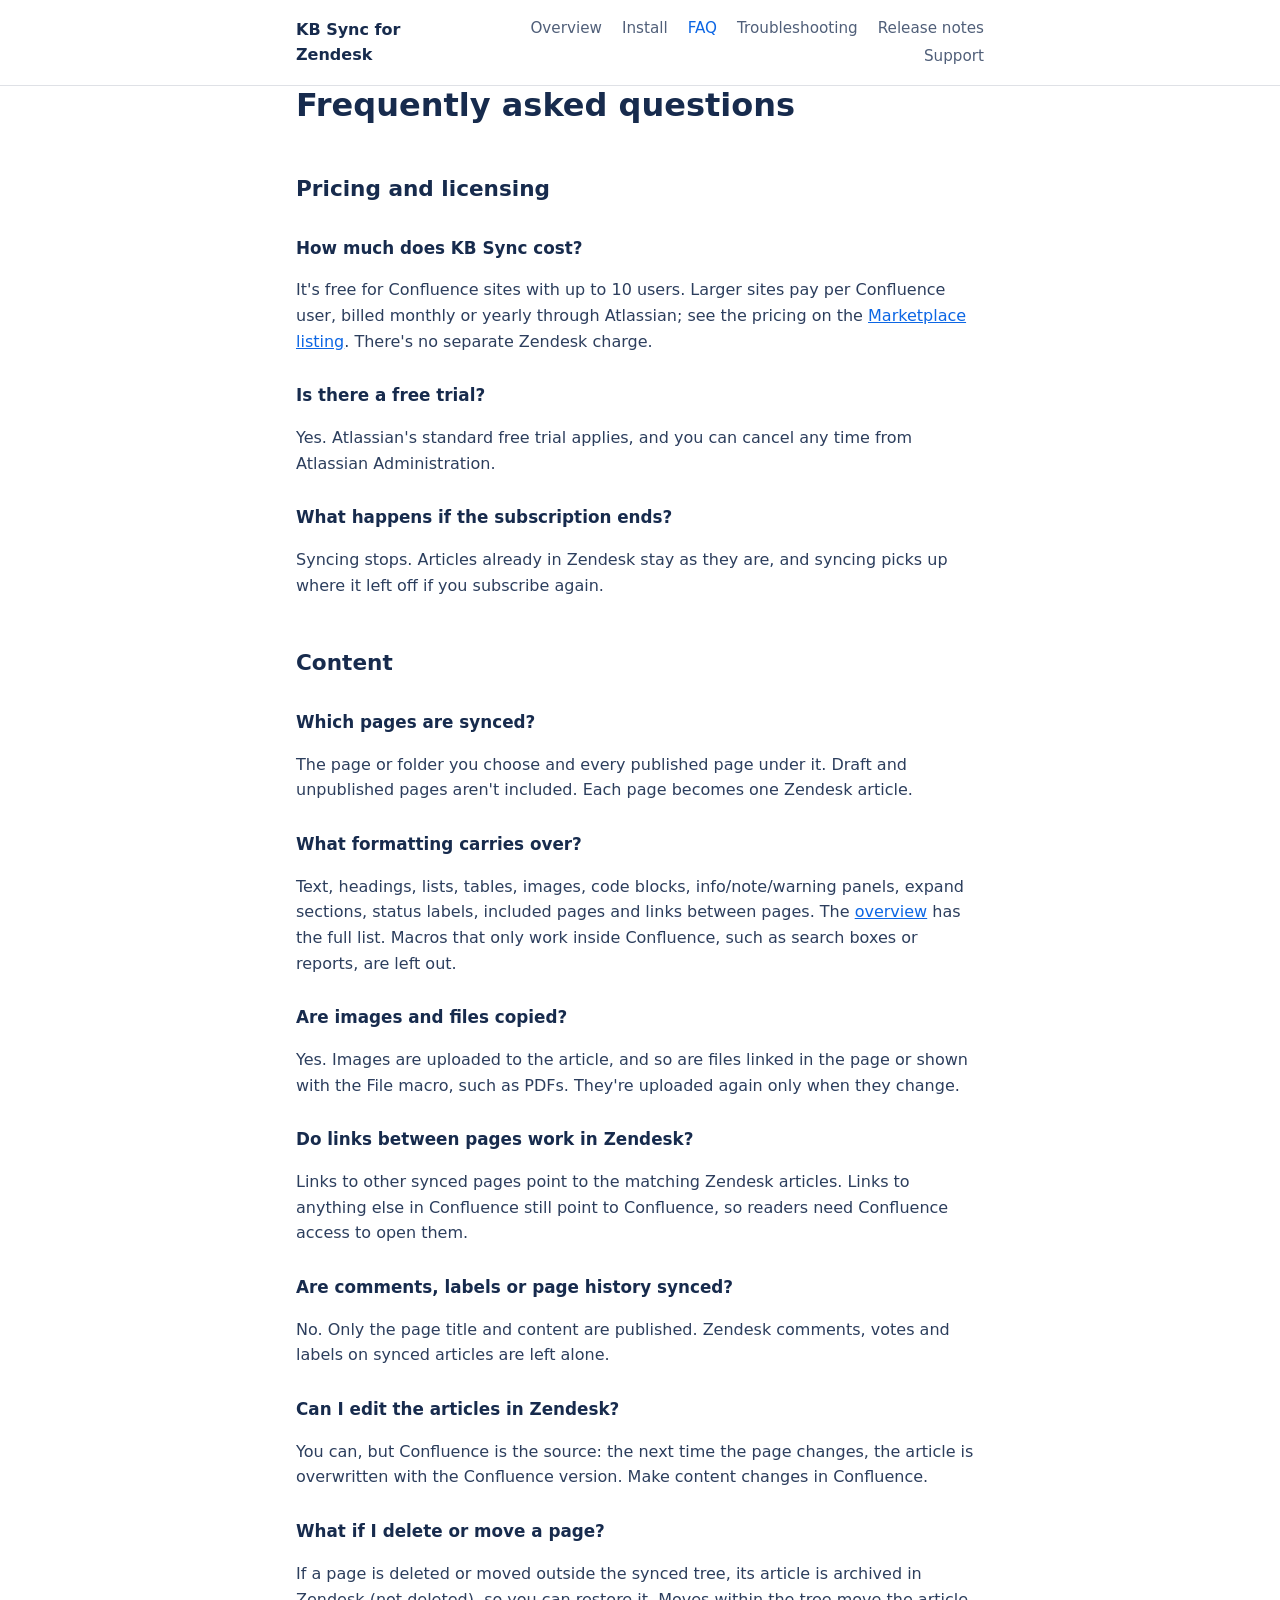
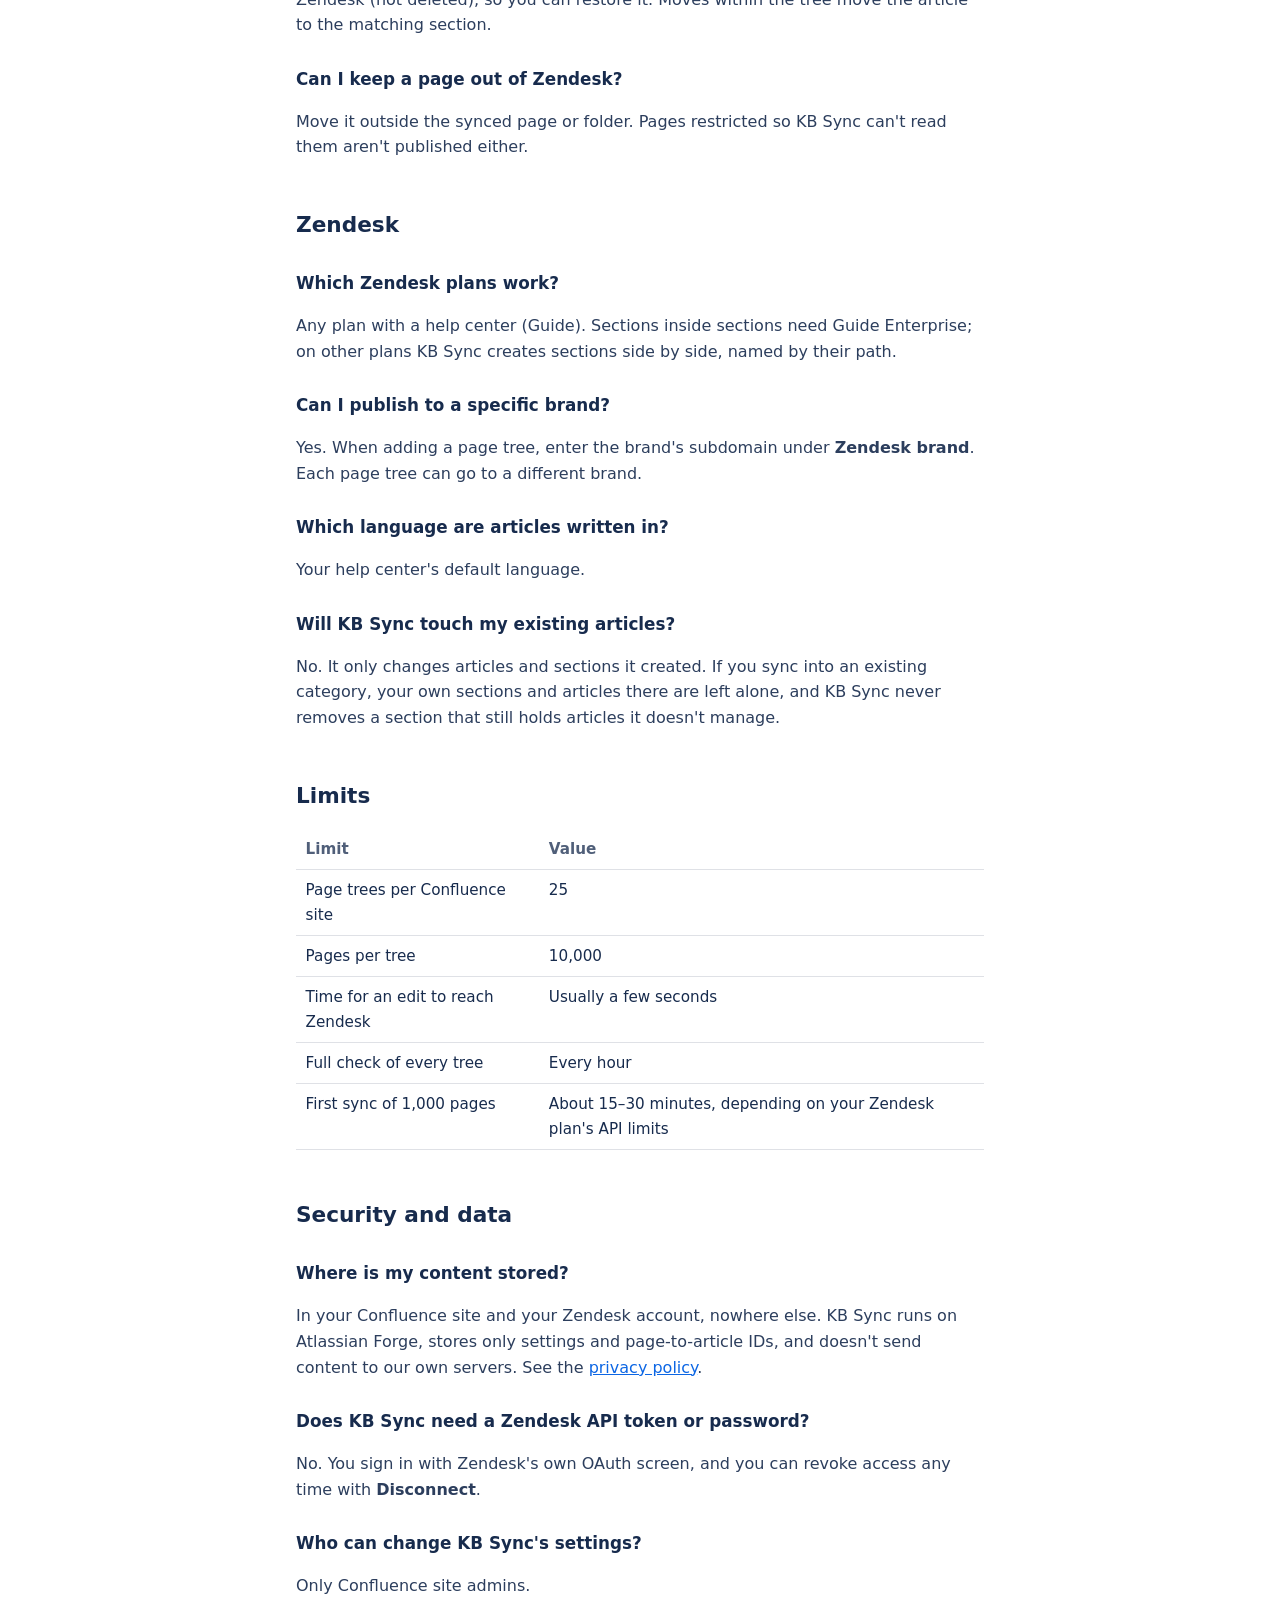
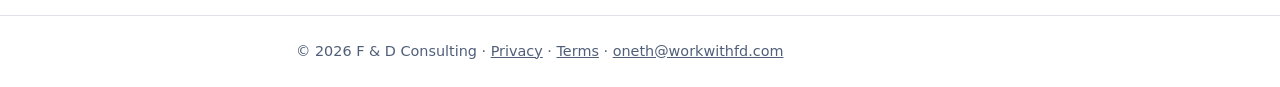
==== faq.html @ 1ac7b940 "Docs: installation, FAQ, troubleshooting and release notes pages Co-Authored-By: Claude Opus 5.5 <no" ====
<!doctype html>
<html lang="en">
<head>
<meta charset="utf-8">
<meta name="viewport" content="width=device-width,initial-scale=1">
<title>Frequently asked questions · KB Sync for Zendesk</title>
<meta name="description" content="Answers about how KB Sync publishes Confluence pages to Zendesk: pricing, content, permissions and limits.">
<link rel="stylesheet" href="style.css">
</head>
<body>
<header><div class="wrap">
  <a class="brand" href="index.html">KB Sync for Zendesk</a>
  <nav><a href="index.html">Overview</a><a href="install.html">Install</a><a href="faq.html" aria-current="page">FAQ</a><a href="troubleshooting.html">Troubleshooting</a><a href="release-notes.html">Release notes</a><a href="index.html#support">Support</a></nav>
</div></header>
<main class="wrap">
<h1>Frequently asked questions</h1>

  <h2 id="pricing">Pricing and licensing</h2>
  <h3>How much does KB Sync cost?</h3>
  <p>It's free for Confluence sites with up to 10 users. Larger sites pay per Confluence user, billed monthly or yearly through Atlassian; see the pricing on the <a href="https://marketplace.atlassian.com/apps/3346153146">Marketplace listing</a>. There's no separate Zendesk charge.</p>
  <h3>Is there a free trial?</h3>
  <p>Yes. Atlassian's standard free trial applies, and you can cancel any time from Atlassian Administration.</p>
  <h3>What happens if the subscription ends?</h3>
  <p>Syncing stops. Articles already in Zendesk stay as they are, and syncing picks up where it left off if you subscribe again.</p>

  <h2 id="content">Content</h2>
  <h3>Which pages are synced?</h3>
  <p>The page or folder you choose and every published page under it. Draft and unpublished pages aren't included. Each page becomes one Zendesk article.</p>
  <h3>What formatting carries over?</h3>
  <p>Text, headings, lists, tables, images, code blocks, info/note/warning panels, expand sections, status labels, included pages and links between pages. The <a href="index.html#content">overview</a> has the full list. Macros that only work inside Confluence, such as search boxes or reports, are left out.</p>
  <h3>Are images and files copied?</h3>
  <p>Yes. Images are uploaded to the article, and so are files linked in the page or shown with the File macro, such as PDFs. They're uploaded again only when they change.</p>
  <h3>Do links between pages work in Zendesk?</h3>
  <p>Links to other synced pages point to the matching Zendesk articles. Links to anything else in Confluence still point to Confluence, so readers need Confluence access to open them.</p>
  <h3>Are comments, labels or page history synced?</h3>
  <p>No. Only the page title and content are published. Zendesk comments, votes and labels on synced articles are left alone.</p>
  <h3>Can I edit the articles in Zendesk?</h3>
  <p>You can, but Confluence is the source: the next time the page changes, the article is overwritten with the Confluence version. Make content changes in Confluence.</p>
  <h3>What if I delete or move a page?</h3>
  <p>If a page is deleted or moved outside the synced tree, its article is archived in Zendesk (not deleted), so you can restore it. Moves within the tree move the article to the matching section.</p>
  <h3>Can I keep a page out of Zendesk?</h3>
  <p>Move it outside the synced page or folder. Pages restricted so KB Sync can't read them aren't published either.</p>

  <h2 id="zendesk">Zendesk</h2>
  <h3>Which Zendesk plans work?</h3>
  <p>Any plan with a help center (Guide). Sections inside sections need Guide Enterprise; on other plans KB Sync creates sections side by side, named by their path.</p>
  <h3>Can I publish to a specific brand?</h3>
  <p>Yes. When adding a page tree, enter the brand's subdomain under <strong>Zendesk brand</strong>. Each page tree can go to a different brand.</p>
  <h3>Which language are articles written in?</h3>
  <p>Your help center's default language.</p>
  <h3>Will KB Sync touch my existing articles?</h3>
  <p>No. It only changes articles and sections it created. If you sync into an existing category, your own sections and articles there are left alone, and KB Sync never removes a section that still holds articles it doesn't manage.</p>

  <h2 id="limits">Limits</h2>
  <table>
    <tr><th>Limit</th><th>Value</th></tr>
    <tr><td>Page trees per Confluence site</td><td>25</td></tr>
    <tr><td>Pages per tree</td><td>10,000</td></tr>
    <tr><td>Time for an edit to reach Zendesk</td><td>Usually a few seconds</td></tr>
    <tr><td>Full check of every tree</td><td>Every hour</td></tr>
    <tr><td>First sync of 1,000 pages</td><td>About 15–30 minutes, depending on your Zendesk plan's API limits</td></tr>
  </table>

  <h2 id="security">Security and data</h2>
  <h3>Where is my content stored?</h3>
  <p>In your Confluence site and your Zendesk account, nowhere else. KB Sync runs on Atlassian Forge, stores only settings and page-to-article IDs, and doesn't send content to our own servers. See the <a href="privacy.html">privacy policy</a>.</p>
  <h3>Does KB Sync need a Zendesk API token or password?</h3>
  <p>No. You sign in with Zendesk's own OAuth screen, and you can revoke access any time with <strong>Disconnect</strong>.</p>
  <h3>Who can change KB Sync's settings?</h3>
  <p>Only Confluence site admins.</p>
</main>
<footer><div class="wrap">© 2026 F &amp; D Consulting · <a href="privacy.html">Privacy</a> · <a href="terms.html">Terms</a> · <a href="mailto:oneth@workwithfd.com">oneth@workwithfd.com</a></div></footer>
</body>
</html>
---- style.css ----
:root { --ink: #172b4d; --muted: #505f79; --line: #dfe1e6; --accent: #0c66e4; --soft: #f4f5f7; }
* { box-sizing: border-box; }
body { margin: 0; font: 16px/1.6 system-ui, -apple-system, "Segoe UI", Roboto, sans-serif; color: var(--ink); }
header { border-bottom: 1px solid var(--line); }
header .wrap { display: flex; align-items: center; justify-content: space-between; gap: 1rem; padding-block: 1rem; }
header a.brand { font-weight: 700; color: var(--ink); text-decoration: none; }
nav a { color: var(--muted); text-decoration: none; margin-left: 1.25rem; font-size: .95rem; }
nav a:hover, nav a[aria-current] { color: var(--accent); }
.wrap { max-width: 46rem; margin: 0 auto; padding: 0 1.5rem; }
main { padding-block: 2.5rem 4rem; }
h1 { font-size: 2rem; line-height: 1.2; margin: 0 0 .75rem; }
h2 { font-size: 1.35rem; margin: 2.5rem 0 .75rem; padding-top: .5rem; }
h3 { font-size: 1.05rem; margin: 1.75rem 0 .5rem; }
p, li { color: #2c3e5d; }
.lede { font-size: 1.15rem; color: var(--muted); }
a { color: var(--accent); }
code { background: var(--soft); padding: .1rem .35rem; border-radius: 4px; font-size: .9em; }
table { border-collapse: collapse; width: 100%; margin: 1rem 0; font-size: .95rem; }
th, td { text-align: left; padding: .5rem .6rem; border-bottom: 1px solid var(--line); vertical-align: top; }
th { color: var(--muted); font-weight: 600; }
.note { background: var(--soft); border-left: 3px solid var(--accent); padding: .75rem 1rem; border-radius: 0 6px 6px 0; }
footer { border-top: 1px solid var(--line); color: var(--muted); font-size: .9rem; padding-block: 1.5rem; }
footer a { color: var(--muted); }
header nav { display: flex; flex-wrap: wrap; justify-content: flex-end; row-gap: .25rem; }
@media (max-width: 640px) { header .wrap { flex-direction: column; align-items: flex-start; } nav a { margin: 0 1rem 0 0; } }
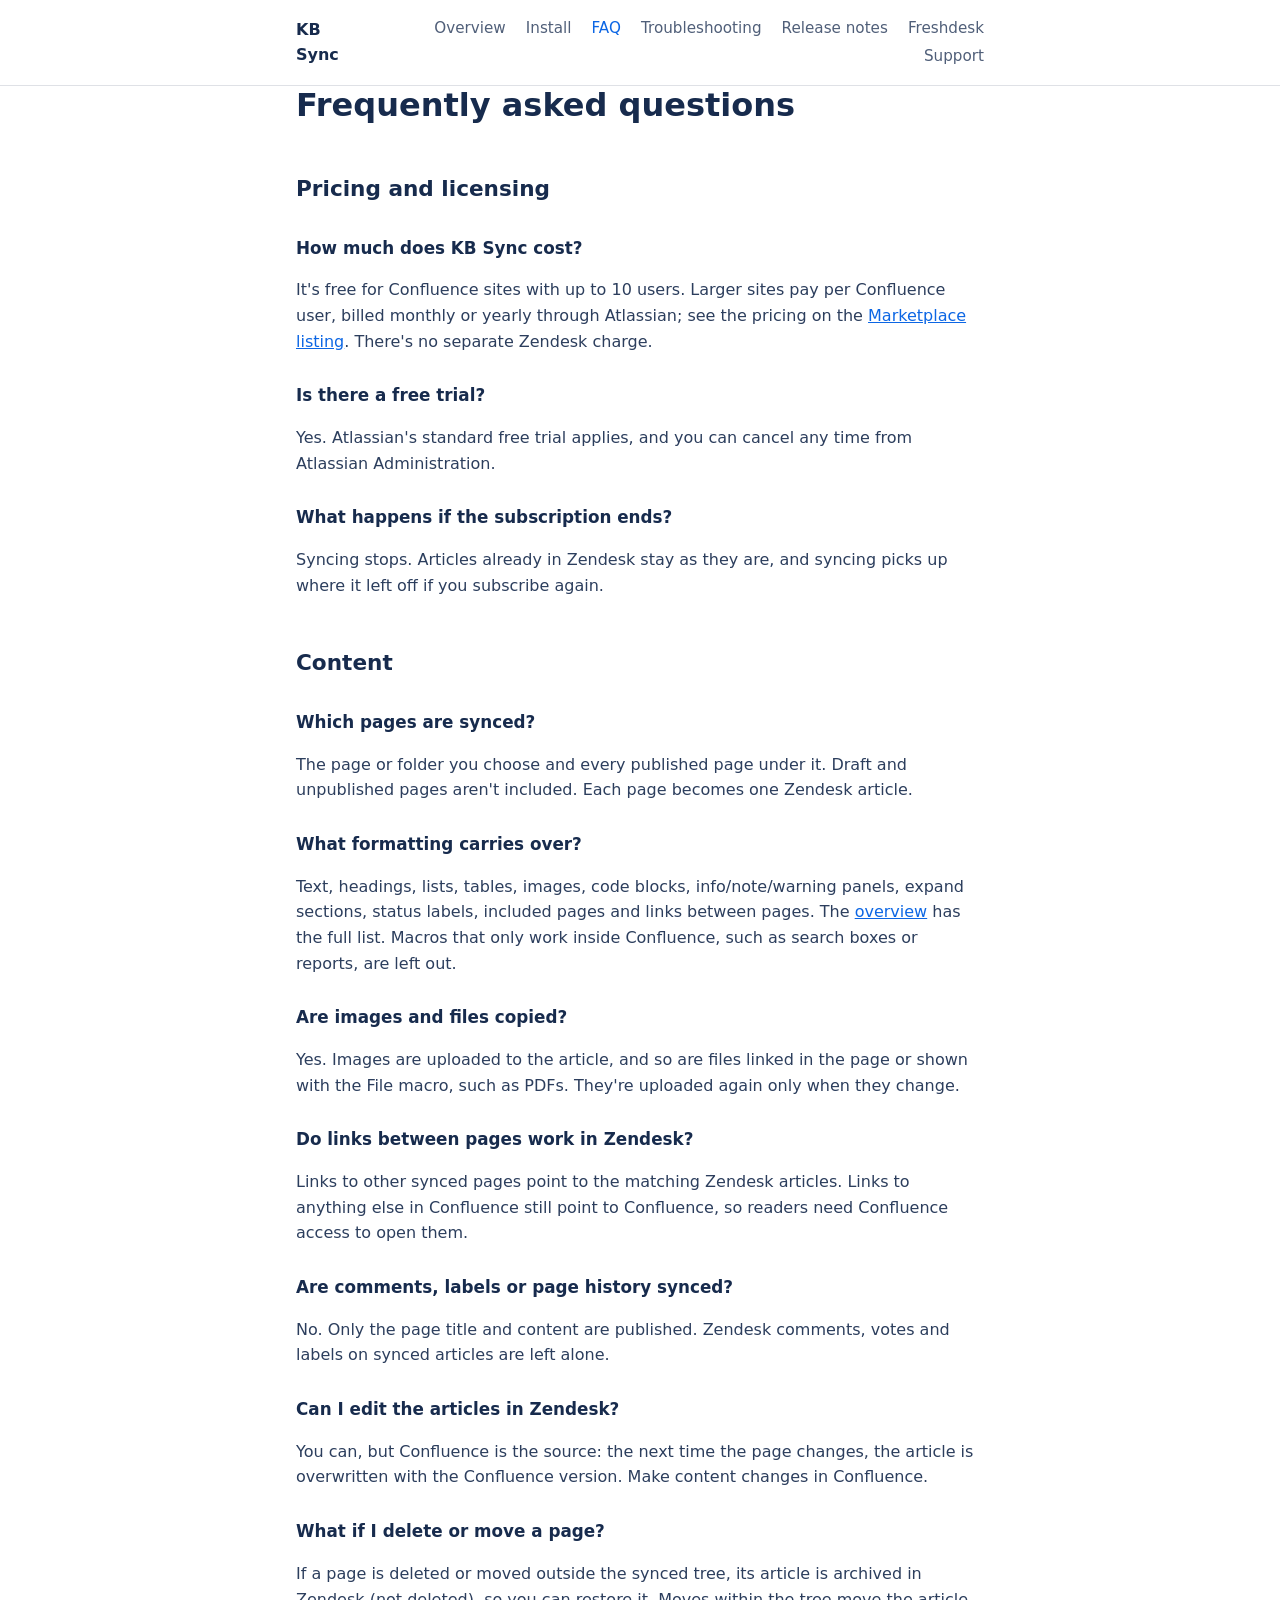
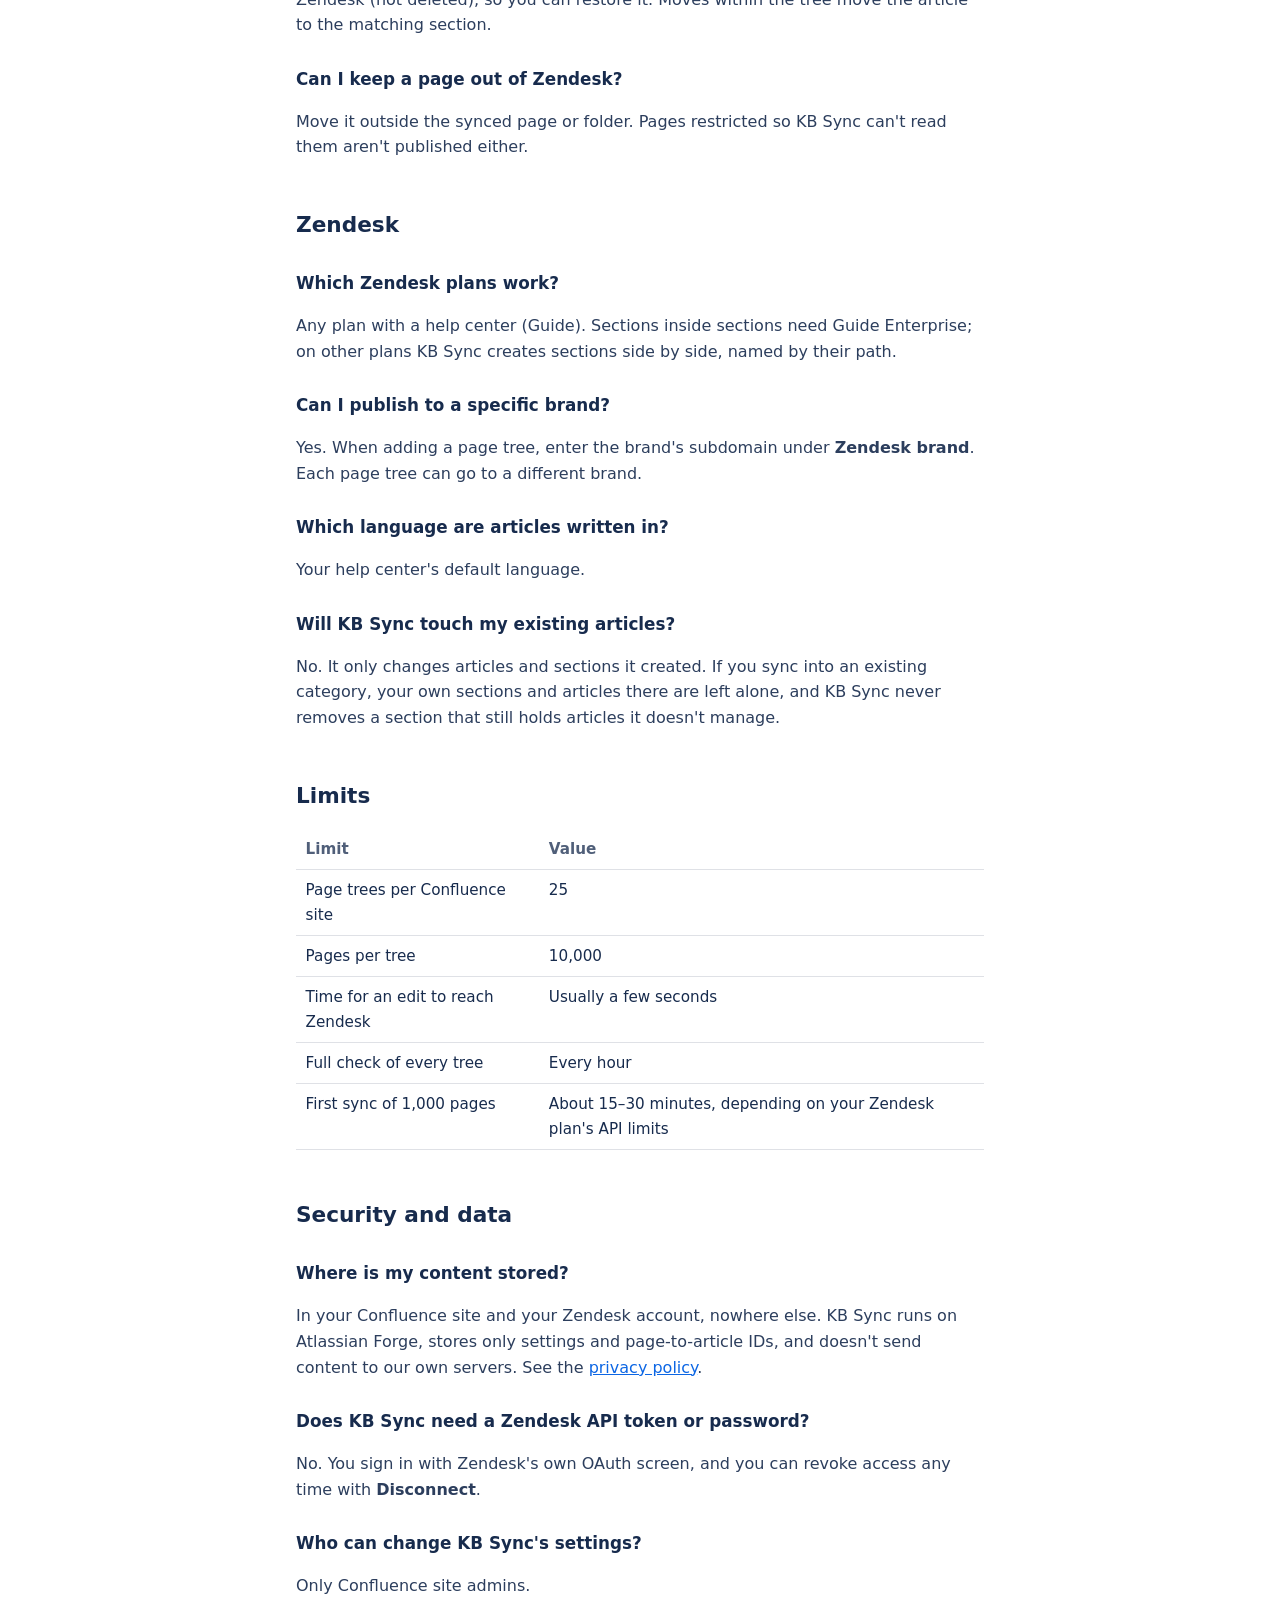
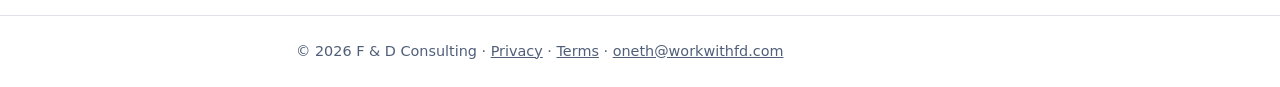
==== commit adbe5bda: "Docs: KB Sync for Freshdesk page; privacy and terms cover both apps Co-Authored-By: Claude Opus 5.5 " ====
--- a/faq.html
+++ b/faq.html
@@ -9,8 +9,8 @@
 </head>
 <body>
 <header><div class="wrap">
-  <a class="brand" href="index.html">KB Sync for Zendesk</a>
-  <nav><a href="index.html">Overview</a><a href="install.html">Install</a><a href="faq.html" aria-current="page">FAQ</a><a href="troubleshooting.html">Troubleshooting</a><a href="release-notes.html">Release notes</a><a href="index.html#support">Support</a></nav>
+  <a class="brand" href="index.html">KB Sync</a>
+  <nav><a href="index.html">Overview</a><a href="install.html">Install</a><a href="faq.html" aria-current="page">FAQ</a><a href="troubleshooting.html">Troubleshooting</a><a href="release-notes.html">Release notes</a><a href="freshdesk.html">Freshdesk</a><a href="index.html#support">Support</a></nav>
 </div></header>
 <main class="wrap">
 <h1>Frequently asked questions</h1>
